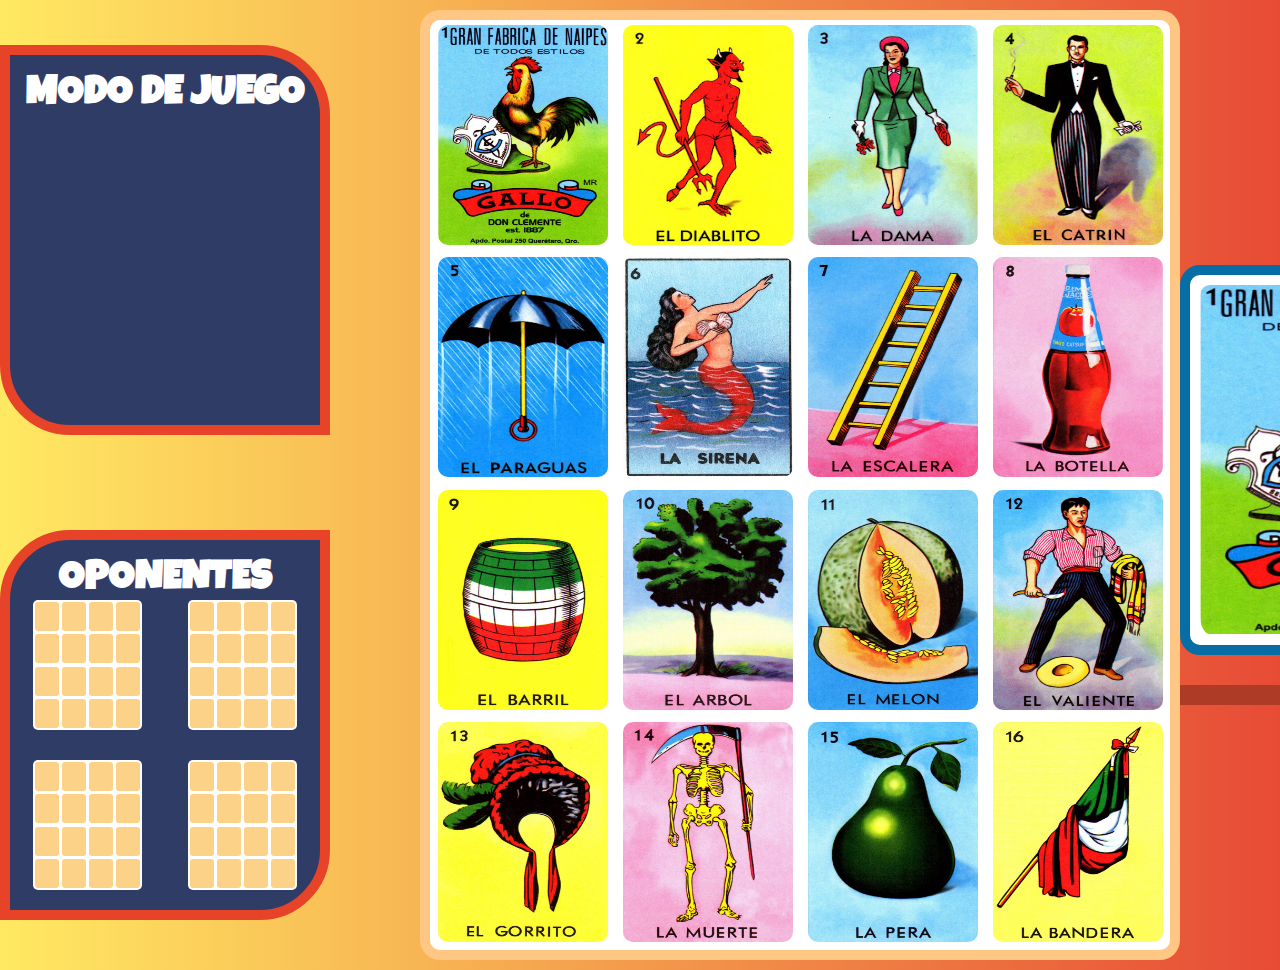
==== html/index.html @ a01b9793 "Pagina de seleccion de juego" ====
<!DOCTYPE html>
<html lang="en">
  <head>
    <meta charset="UTF-8" />
    <meta name="viewport" content="width=device-width, initial-scale=1.0" />
    <link rel="preconnect" href="https://fonts.googleapis.com" />
    <link rel="preconnect" href="https://fonts.gstatic.com" crossorigin />
    <link
      href="https://fonts.googleapis.com/css2?family=Luckiest+Guy&display=swap"
      rel="stylesheet"
    />
    <link rel="stylesheet" href="/css/style.css" />
    <script src="/js/loteria.js" type="module"></script>
    <script src="/js/app.js" type="module"></script>
    <title>Loteria</title>
  </head>
  <body>
    <main>
      <div id="mode">
        <div id="mode-display">
          <h3>MODO DE JUEGO</h3>
        </div>
      </div>
      <div id="oponents">
        <div id="oponents-display">
          <h3>OPONENTES</h3>
          <div id="oponents-layout">
            <div class="oponent-board">
              <div class="oponent-board-box row-1 column-1"></div>
              <div class="oponent-board-box row-1 column-2"></div>
              <div class="oponent-board-box row-1 column-3"></div>
              <div class="oponent-board-box row-1 column-4"></div>
              <div class="oponent-board-box row-2 column-1"></div>
              <div class="oponent-board-box row-2 column-2"></div>
              <div class="oponent-board-box row-2 column-3"></div>
              <div class="oponent-board-box row-2 column-4"></div>
              <div class="oponent-board-box row-3 column-1"></div>
              <div class="oponent-board-box row-3 column-2"></div>
              <div class="oponent-board-box row-3 column-3"></div>
              <div class="oponent-board-box row-3 column-4"></div>
              <div class="oponent-board-box row-4 column-1"></div>
              <div class="oponent-board-box row-4 column-2"></div>
              <div class="oponent-board-box row-4 column-3"></div>
              <div class="oponent-board-box row-4 column-4"></div>
            </div>
            <div class="oponent-board">
              <div class="oponent-board-box row-1 column-1"></div>
              <div class="oponent-board-box row-1 column-2"></div>
              <div class="oponent-board-box row-1 column-3"></div>
              <div class="oponent-board-box row-1 column-4"></div>
              <div class="oponent-board-box row-2 column-1"></div>
              <div class="oponent-board-box row-2 column-2"></div>
              <div class="oponent-board-box row-2 column-3"></div>
              <div class="oponent-board-box row-2 column-4"></div>
              <div class="oponent-board-box row-3 column-1"></div>
              <div class="oponent-board-box row-3 column-2"></div>
              <div class="oponent-board-box row-3 column-3"></div>
              <div class="oponent-board-box row-3 column-4"></div>
              <div class="oponent-board-box row-4 column-1"></div>
              <div class="oponent-board-box row-4 column-2"></div>
              <div class="oponent-board-box row-4 column-3"></div>
              <div class="oponent-board-box row-4 column-4"></div>
            </div>
            <div class="oponent-board">
              <div class="oponent-board-box row-1 column-1"></div>
              <div class="oponent-board-box row-1 column-2"></div>
              <div class="oponent-board-box row-1 column-3"></div>
              <div class="oponent-board-box row-1 column-4"></div>
              <div class="oponent-board-box row-2 column-1"></div>
              <div class="oponent-board-box row-2 column-2"></div>
              <div class="oponent-board-box row-2 column-3"></div>
              <div class="oponent-board-box row-2 column-4"></div>
              <div class="oponent-board-box row-3 column-1"></div>
              <div class="oponent-board-box row-3 column-2"></div>
              <div class="oponent-board-box row-3 column-3"></div>
              <div class="oponent-board-box row-3 column-4"></div>
              <div class="oponent-board-box row-4 column-1"></div>
              <div class="oponent-board-box row-4 column-2"></div>
              <div class="oponent-board-box row-4 column-3"></div>
              <div class="oponent-board-box row-4 column-4"></div>
            </div>
            <div class="oponent-board">
              <div class="oponent-board-box row-1 column-1"></div>
              <div class="oponent-board-box row-1 column-2"></div>
              <div class="oponent-board-box row-1 column-3"></div>
              <div class="oponent-board-box row-1 column-4"></div>
              <div class="oponent-board-box row-2 column-1"></div>
              <div class="oponent-board-box row-2 column-2"></div>
              <div class="oponent-board-box row-2 column-3"></div>
              <div class="oponent-board-box row-2 column-4"></div>
              <div class="oponent-board-box row-3 column-1"></div>
              <div class="oponent-board-box row-3 column-2"></div>
              <div class="oponent-board-box row-3 column-3"></div>
              <div class="oponent-board-box row-3 column-4"></div>
              <div class="oponent-board-box row-4 column-1"></div>
              <div class="oponent-board-box row-4 column-2"></div>
              <div class="oponent-board-box row-4 column-3"></div>
              <div class="oponent-board-box row-4 column-4"></div>
            </div>
          </div>
        </div>
      </div>
      <div id="board">
        <div class="board-box row-1 column-1"></div>
        <div class="board-box row-1 column-2"></div>
        <div class="board-box row-1 column-3"></div>
        <div class="board-box row-1 column-4"></div>
        <div class="board-box row-2 column-1"></div>
        <div class="board-box row-2 column-2"></div>
        <div class="board-box row-2 column-3"></div>
        <div class="board-box row-2 column-4"></div>
        <div class="board-box row-3 column-1"></div>
        <div class="board-box row-3 column-2"></div>
        <div class="board-box row-3 column-3"></div>
        <div class="board-box row-3 column-4"></div>
        <div class="board-box row-4 column-1"></div>
        <div class="board-box row-4 column-2"></div>
        <div class="board-box row-4 column-3"></div>
        <div class="board-box row-4 column-4"></div>
      </div>
      <div id="current-card">
        <div id="current-card-display-div">
          <div id="current-card-display"></div>
          <div id="loading-bar">
            <div id="progress-bar"></div>
          </div>
        </div>
        <header>
          <h2>L</h2>
          <h2>O</h2>
          <h2>T</h2>
          <h2>E</h2>
          <h2>R</h2>
          <h2>I</h2>
          <h2>A</h2>
        </header>
      </div>
    </main>
  </body>
</html>
---- css/style.css ----
/* COLORS:  
#e74b35,
#ffe962,
#2f3c66,
#e64328,
#fbed1a,
#076da5,
#ae3b26,
#fcd188
 */
* {
  padding: 0;
  margin: 0;
  box-sizing: border-box;
}

html {
  font-size: 62.5%;
  overflow-x: hidden;
  font-family: 'Luckiest Guy', cursive;
}

body {
  background-image: linear-gradient(to left, #e74b35, #ffe962);
}

main,
#oponents-layout,
.oponent-board,
#board {
  display: grid;
}

main {
  height: 100%;
  width: 100%;
  grid-template-columns: 1fr 2fr 1fr;
  grid-template-rows: repeat(2, 1fr);
}

#mode,
#oponents {
  height: 48.5rem;
}

#mode {
  grid-row: 1/2;
}

#mode-display,
#oponents-display,
#current-card-display {
  width: 33rem;
  height: 39rem;
}

#mode-display,
#oponents-display {
  background-color: #2f3c66;
  border: 1rem solid #e64328;
  margin: 4.5rem auto;
}

#mode-display {
  border-radius: 0 7rem 0 7rem;
}

h3 {
  color: white;
  text-align: center;
  font-size: 4rem;
  margin-top: 2rem;
}

#oponents {
  grid-row: 2/3;
}

#oponents-display {
  border-radius: 7rem 0 7rem 0;
}

.oponent-board,
#board {
  grid-template-columns: repeat(4, 1fr);
}

#oponents-layout,
.oponent-board {
  justify-items: center;
}

#oponents-layout {
  grid-template-columns: repeat(2, 1fr);
  align-content: space-between;
}

#board,
#current-card {
  grid-row: 1/3;
}

.oponent-board,
#board,
#current-card-display {
  background-color: white;
}

#oponents-layout .oponent-board:nth-child(3),
#oponents-layout .oponent-board:nth-child(4) {
  margin-top: 3rem;
}

.oponent-board {
  width: 70%;
  height: 13rem;
  border-radius: 0.5rem;
  align-items: center;
}

.oponent-board-box {
  background-color: #fcd188;
  border-radius: 0.3rem;
  width: 90%;
  height: 90%;
}

#board {
  margin: 1rem 9rem;
  margin-right: 0rem;
  border-radius: 2rem;
  border: 1rem solid rgba(255, 162, 48, 0.6);
  width: 76rem;
  height: 95rem;
}

.board-box,
#current-card-display-div,
header {
  margin: auto;
}

.board-box img {
  width: 17rem;
  height: 22rem;
  border-radius: 1rem;
}

#current-card {
  display: flex;
  margin-right: 5rem;
}

#current-card-display {
  border: 1rem solid #076da5;
  border-radius: 2rem;
  margin-right: 6rem;
}

#current-card-display img {
  width: 30rem;
  height: 36rem;
  padding: 1rem 0.1rem 0.1rem 1rem;
  border-radius: inherit;
}

#loading-bar {
  width: 33rem;
  height: 2rem;
  background-color: #ae3b26;
  margin-top: 3rem;
}

#progress-bar {
  height: 100%;
  width: 100%;
  background-color: #fcd188;
  transition: width 3s ease;
}

header {
  background-color: #2f3c66;
  box-shadow: 1rem 1rem 0 0 #ffe962;
  width: fit-content;
  border-radius: 2rem;
  padding: 2rem;
  padding-bottom: 0.1rem;
}

h2 {
  color: #fbed1a;
  font-size: 10rem;
}
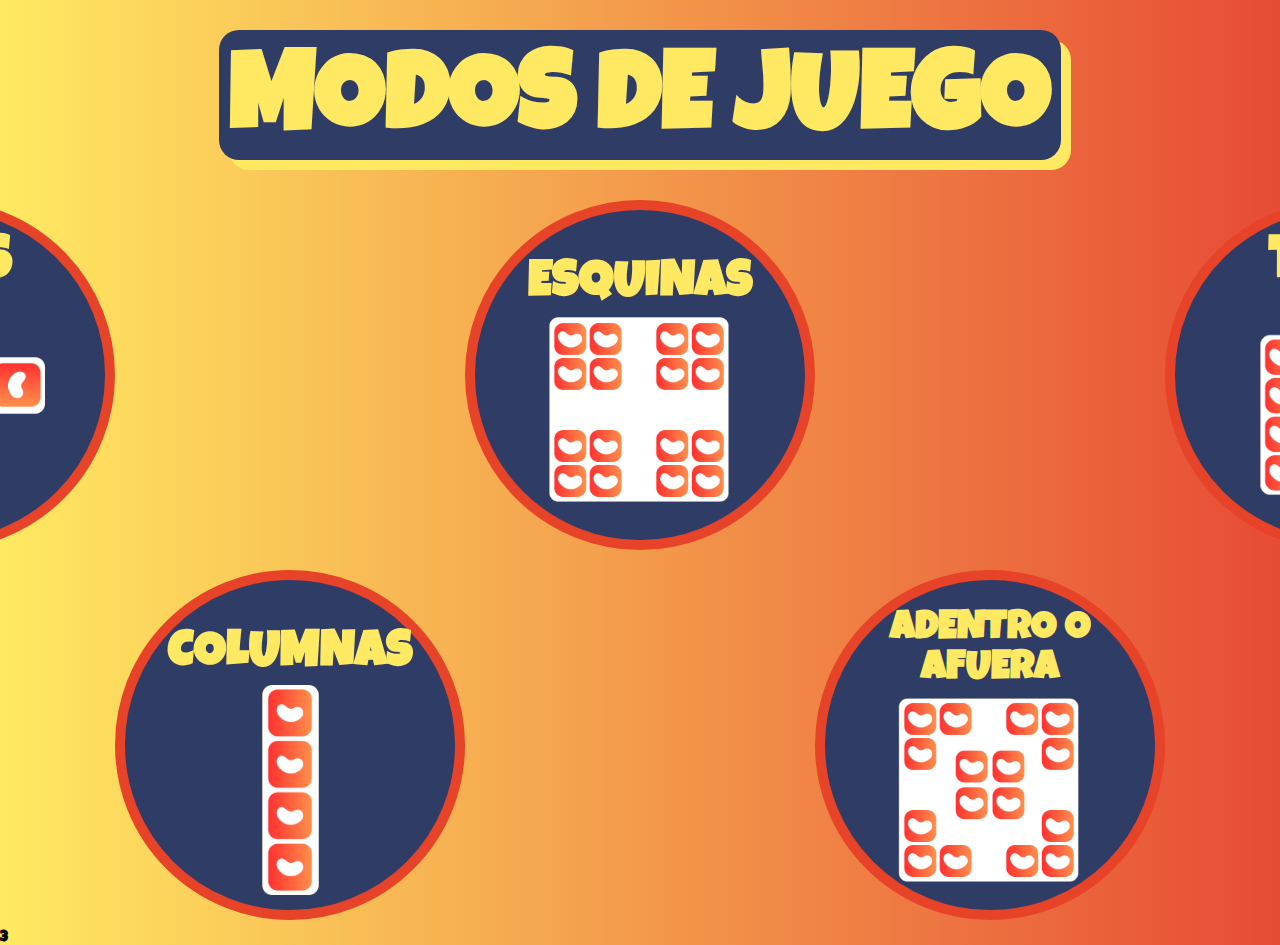
==== commit d020b75a: "Barajeo de cartas y generacion de cartas" ====
--- a/html/index.html
+++ b/html/index.html
@@ -9,131 +9,57 @@
       href="https://fonts.googleapis.com/css2?family=Luckiest+Guy&display=swap"
       rel="stylesheet"
     />
-    <link rel="stylesheet" href="/css/style.css" />
-    <script src="/js/loteria.js" type="module"></script>
+    <link rel="stylesheet" href="/css/selections.css" />
     <script src="/js/app.js" type="module"></script>
-    <title>Loteria</title>
+    <title>Modos de Juego</title>
   </head>
   <body>
-    <main>
-      <div id="mode">
-        <div id="mode-display">
-          <h3>MODO DE JUEGO</h3>
-        </div>
+    <h1>MODOS DE JUEGO</h1>
+    <main id="game-mode-selection">
+      <div class="game-mode" id="mode-1">
+        <h3 class="game-mode-title" id="mode-1-title">FILAS</h3>
+        <img
+          class="game-mode-icon"
+          id="mode-1-icon"
+          src="/img/icons/Loteria-Columna.png"
+          alt="row-icon"
+        />
       </div>
-      <div id="oponents">
-        <div id="oponents-display">
-          <h3>OPONENTES</h3>
-          <div id="oponents-layout">
-            <div class="oponent-board">
-              <div class="oponent-board-box row-1 column-1"></div>
-              <div class="oponent-board-box row-1 column-2"></div>
-              <div class="oponent-board-box row-1 column-3"></div>
-              <div class="oponent-board-box row-1 column-4"></div>
-              <div class="oponent-board-box row-2 column-1"></div>
-              <div class="oponent-board-box row-2 column-2"></div>
-              <div class="oponent-board-box row-2 column-3"></div>
-              <div class="oponent-board-box row-2 column-4"></div>
-              <div class="oponent-board-box row-3 column-1"></div>
-              <div class="oponent-board-box row-3 column-2"></div>
-              <div class="oponent-board-box row-3 column-3"></div>
-              <div class="oponent-board-box row-3 column-4"></div>
-              <div class="oponent-board-box row-4 column-1"></div>
-              <div class="oponent-board-box row-4 column-2"></div>
-              <div class="oponent-board-box row-4 column-3"></div>
-              <div class="oponent-board-box row-4 column-4"></div>
-            </div>
-            <div class="oponent-board">
-              <div class="oponent-board-box row-1 column-1"></div>
-              <div class="oponent-board-box row-1 column-2"></div>
-              <div class="oponent-board-box row-1 column-3"></div>
-              <div class="oponent-board-box row-1 column-4"></div>
-              <div class="oponent-board-box row-2 column-1"></div>
-              <div class="oponent-board-box row-2 column-2"></div>
-              <div class="oponent-board-box row-2 column-3"></div>
-              <div class="oponent-board-box row-2 column-4"></div>
-              <div class="oponent-board-box row-3 column-1"></div>
-              <div class="oponent-board-box row-3 column-2"></div>
-              <div class="oponent-board-box row-3 column-3"></div>
-              <div class="oponent-board-box row-3 column-4"></div>
-              <div class="oponent-board-box row-4 column-1"></div>
-              <div class="oponent-board-box row-4 column-2"></div>
-              <div class="oponent-board-box row-4 column-3"></div>
-              <div class="oponent-board-box row-4 column-4"></div>
-            </div>
-            <div class="oponent-board">
-              <div class="oponent-board-box row-1 column-1"></div>
-              <div class="oponent-board-box row-1 column-2"></div>
-              <div class="oponent-board-box row-1 column-3"></div>
-              <div class="oponent-board-box row-1 column-4"></div>
-              <div class="oponent-board-box row-2 column-1"></div>
-              <div class="oponent-board-box row-2 column-2"></div>
-              <div class="oponent-board-box row-2 column-3"></div>
-              <div class="oponent-board-box row-2 column-4"></div>
-              <div class="oponent-board-box row-3 column-1"></div>
-              <div class="oponent-board-box row-3 column-2"></div>
-              <div class="oponent-board-box row-3 column-3"></div>
-              <div class="oponent-board-box row-3 column-4"></div>
-              <div class="oponent-board-box row-4 column-1"></div>
-              <div class="oponent-board-box row-4 column-2"></div>
-              <div class="oponent-board-box row-4 column-3"></div>
-              <div class="oponent-board-box row-4 column-4"></div>
-            </div>
-            <div class="oponent-board">
-              <div class="oponent-board-box row-1 column-1"></div>
-              <div class="oponent-board-box row-1 column-2"></div>
-              <div class="oponent-board-box row-1 column-3"></div>
-              <div class="oponent-board-box row-1 column-4"></div>
-              <div class="oponent-board-box row-2 column-1"></div>
-              <div class="oponent-board-box row-2 column-2"></div>
-              <div class="oponent-board-box row-2 column-3"></div>
-              <div class="oponent-board-box row-2 column-4"></div>
-              <div class="oponent-board-box row-3 column-1"></div>
-              <div class="oponent-board-box row-3 column-2"></div>
-              <div class="oponent-board-box row-3 column-3"></div>
-              <div class="oponent-board-box row-3 column-4"></div>
-              <div class="oponent-board-box row-4 column-1"></div>
-              <div class="oponent-board-box row-4 column-2"></div>
-              <div class="oponent-board-box row-4 column-3"></div>
-              <div class="oponent-board-box row-4 column-4"></div>
-            </div>
-          </div>
-        </div>
+      <div class="game-mode" id="mode-2">
+        <h3 class="game-mode-title" id="mode-2-title">COLUMNAS</h3>
+        <img
+          class="game-mode-icon"
+          id="mode-2-icon"
+          src="/img/icons/Loteria-Columna.png"
+          alt="row-icon"
+        />
       </div>
-      <div id="board">
-        <div class="board-box row-1 column-1"></div>
-        <div class="board-box row-1 column-2"></div>
-        <div class="board-box row-1 column-3"></div>
-        <div class="board-box row-1 column-4"></div>
-        <div class="board-box row-2 column-1"></div>
-        <div class="board-box row-2 column-2"></div>
-        <div class="board-box row-2 column-3"></div>
-        <div class="board-box row-2 column-4"></div>
-        <div class="board-box row-3 column-1"></div>
-        <div class="board-box row-3 column-2"></div>
-        <div class="board-box row-3 column-3"></div>
-        <div class="board-box row-3 column-4"></div>
-        <div class="board-box row-4 column-1"></div>
-        <div class="board-box row-4 column-2"></div>
-        <div class="board-box row-4 column-3"></div>
-        <div class="board-box row-4 column-4"></div>
+      <div class="game-mode" id="mode-3">
+        <h3 class="game-mode-title" id="mode-3-title">ESQUINAS</h3>
+        <img
+          class="game-mode-icon"
+          id="mode-3-icon"
+          src="/img/icons/Loteria-Esquinas.png"
+          alt="row-icon"
+        />
       </div>
-      <div id="current-card">
-        <div id="current-card-display-div">
-          <div id="current-card-display"></div>
-          <div id="loading-bar">
-            <div id="progress-bar"></div>
-          </div>
-        </div>
-        <header>
-          <h2>L</h2>
-          <h2>O</h2>
-          <h2>T</h2>
-          <h2>E</h2>
-          <h2>R</h2>
-          <h2>I</h2>
-          <h2>A</h2>
-        </header>
+      <div class="game-mode" id="mode-4">
+        <h3 class="game-mode-title" id="mode-4-title">ADENTRO O AFUERA</h3>
+        <img
+          class="game-mode-icon"
+          id="mode-4-icon"
+          src="/img/icons/Loteria-AdentoAfuera.png"
+          alt="row-icon"
+        />
+      </div>
+      <div class="game-mode" id="mode-5">
+        <h3 class="game-mode-title" id="mode-5-title">TODO</h3>
+        <img
+          class="game-mode-icon"
+          id="mode-5-icon"
+          src="/img/icons/Loteria-Todo.png"
+          alt="row-icon"
+        />
       </div>
     </main>
   </body>
--- a/css/selections.css
+++ b/css/selections.css
@@ -0,0 +1,131 @@
+* {
+  padding: 0;
+  margin: 0;
+  box-sizing: border-box;
+}
+
+html {
+  font-size: 62.5%;
+  overflow-x: hidden;
+  font-family: 'Luckiest Guy', cursive;
+}
+
+body {
+  background-image: linear-gradient(to left, #e74b35, #ffe962);
+}
+
+h1,
+.game-mode-title {
+  color: #ffe962;
+}
+
+h1 {
+  font-size: 11rem;
+  display: block;
+  width: fit-content;
+  margin: 3rem auto;
+  background-color: #2f3c66;
+  border-radius: 2rem;
+  box-shadow: 1rem 1rem 0 0 #ffe962;
+  padding: 2rem 1rem 0 1rem;
+}
+
+#game-mode-selection {
+  display: grid;
+  grid-template-columns: repeat(5, 1fr);
+  grid-template-rows: repeat(2, 1fr);
+  grid-template-areas:
+    'filas area1 esquinas area2 todo'
+    'area3 columnas area4 adentro-afuera area5';
+  justify-content: center;
+  align-items: center;
+  height: 74rem;
+}
+
+.game-mode {
+  width: 35rem;
+  height: 35rem;
+  background-color: #2f3c66;
+  border-radius: 50%;
+  border: 1rem solid #e64328;
+  margin: 0 auto;
+  cursor: pointer;
+  transition: 0.3s all ease;
+}
+
+.game-mode:hover {
+  width: 37rem;
+  height: 37rem;
+}
+
+#mode-1 {
+  grid-row: 1/2;
+  grid-column: 1/2;
+  grid-area: filas;
+}
+
+#mode-2 {
+  grid-row: 2/3;
+  grid-column: 2/3;
+  grid-area: columnas;
+}
+
+#mode-3 {
+  grid-row: 1/2;
+  grid-column: 3/4;
+  grid-area: esquinas;
+}
+
+#mode-4 {
+  grid-row: 2/3;
+  grid-column: 4/5;
+  grid-area: adentro-afuera;
+}
+
+#mode-5 {
+  grid-row: 1/2;
+  grid-column: 5/6;
+  grid-area: todo;
+}
+
+.game-mode-title {
+  font-size: 6rem;
+  display: block;
+  width: fit-content;
+  margin: 2.5rem auto 1.5rem auto;
+}
+
+#mode-1-title {
+  margin-bottom: -1.5rem;
+}
+
+#mode-2-title,
+#mode-3-title {
+  font-size: 5rem;
+  margin-top: 5rem;
+  margin-bottom: 0.5rem;
+}
+
+#mode-4-title {
+  font-size: 4rem;
+  text-align: center;
+  margin-top: 3rem;
+  margin-bottom: 0.5rem;
+}
+
+.game-mode-icon {
+  width: 21rem;
+  height: 21rem;
+  display: block;
+  margin: 0 auto;
+}
+
+#mode-1-icon {
+  transform: rotate(90deg);
+}
+
+#mode-3-icon,
+#mode-4-icon {
+  width: 19rem;
+  height: 19rem;
+}
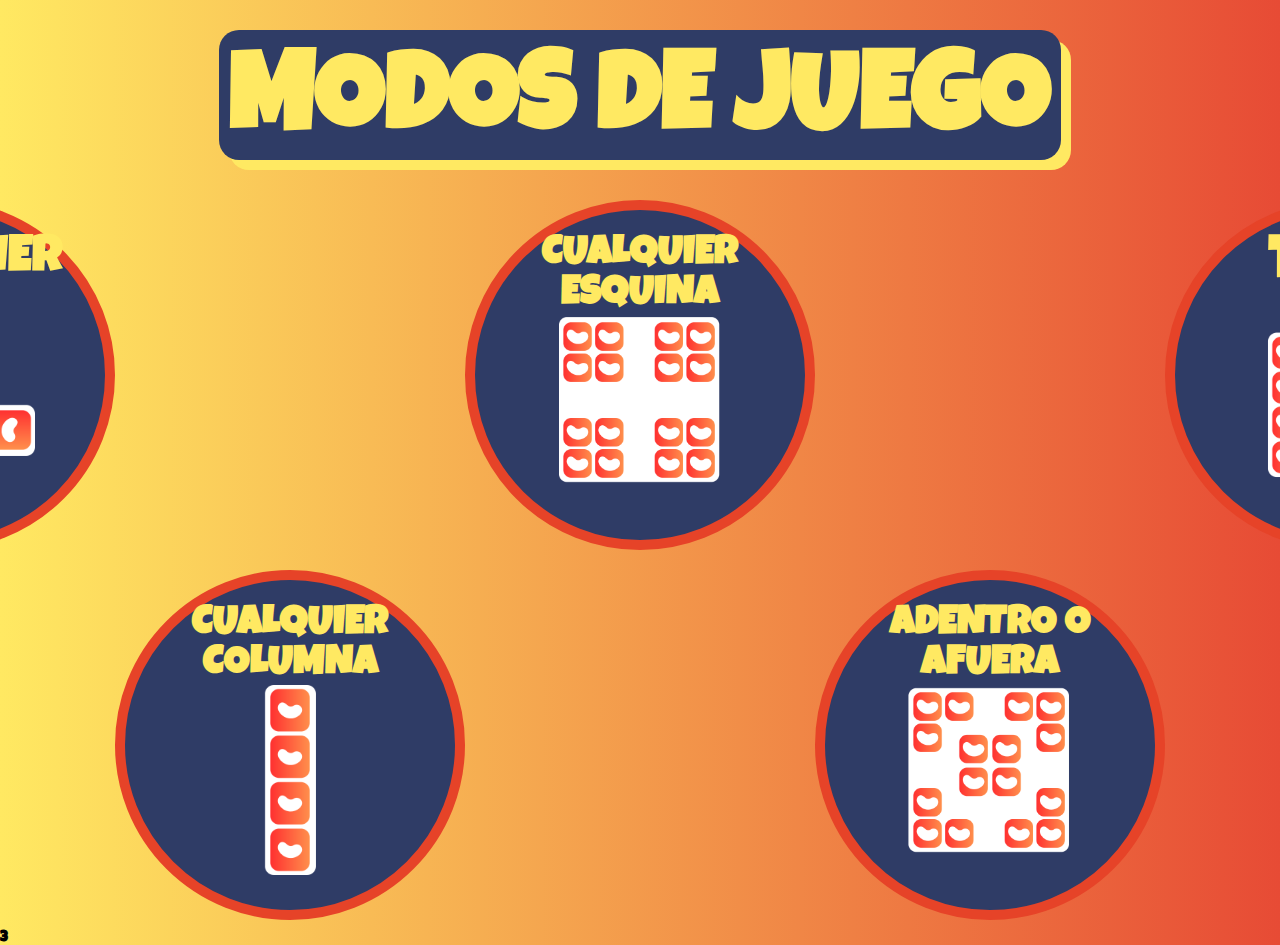
==== commit 8784ed56: "Pequeños cambios en el HTML/CSS" ====
--- a/html/index.html
+++ b/html/index.html
@@ -17,7 +17,7 @@
     <h1>MODOS DE JUEGO</h1>
     <main id="game-mode-selection">
       <div class="game-mode" id="mode-1">
-        <h3 class="game-mode-title" id="mode-1-title">FILAS</h3>
+        <h3 class="game-mode-title" id="mode-1-title">CUALQUIER FILA</h3>
         <img
           class="game-mode-icon"
           id="mode-1-icon"
@@ -26,7 +26,7 @@
         />
       </div>
       <div class="game-mode" id="mode-2">
-        <h3 class="game-mode-title" id="mode-2-title">COLUMNAS</h3>
+        <h3 class="game-mode-title" id="mode-2-title">CUALQUIER COLUMNA</h3>
         <img
           class="game-mode-icon"
           id="mode-2-icon"
@@ -35,7 +35,7 @@
         />
       </div>
       <div class="game-mode" id="mode-3">
-        <h3 class="game-mode-title" id="mode-3-title">ESQUINAS</h3>
+        <h3 class="game-mode-title" id="mode-3-title">CUALQUIER ESQUINA</h3>
         <img
           class="game-mode-icon"
           id="mode-3-icon"
--- a/css/selections.css
+++ b/css/selections.css
@@ -99,23 +99,22 @@
   margin-bottom: -1.5rem;
 }
 
+#mode-1-title,
 #mode-2-title,
-#mode-3-title {
-  font-size: 5rem;
-  margin-top: 5rem;
-  margin-bottom: 0.5rem;
-}
-
+#mode-3-title,
 #mode-4-title {
   font-size: 4rem;
   text-align: center;
-  margin-top: 3rem;
-  margin-bottom: 0.5rem;
+  margin-bottom: 0;
+}
+
+#mode-1-title {
+  font-size: 5rem;
 }
 
 .game-mode-icon {
-  width: 21rem;
-  height: 21rem;
+  width: 19rem;
+  height: 19rem;
   display: block;
   margin: 0 auto;
 }
@@ -126,6 +125,6 @@
 
 #mode-3-icon,
 #mode-4-icon {
-  width: 19rem;
-  height: 19rem;
+  width: 17rem;
+  height: 17rem;
 }
